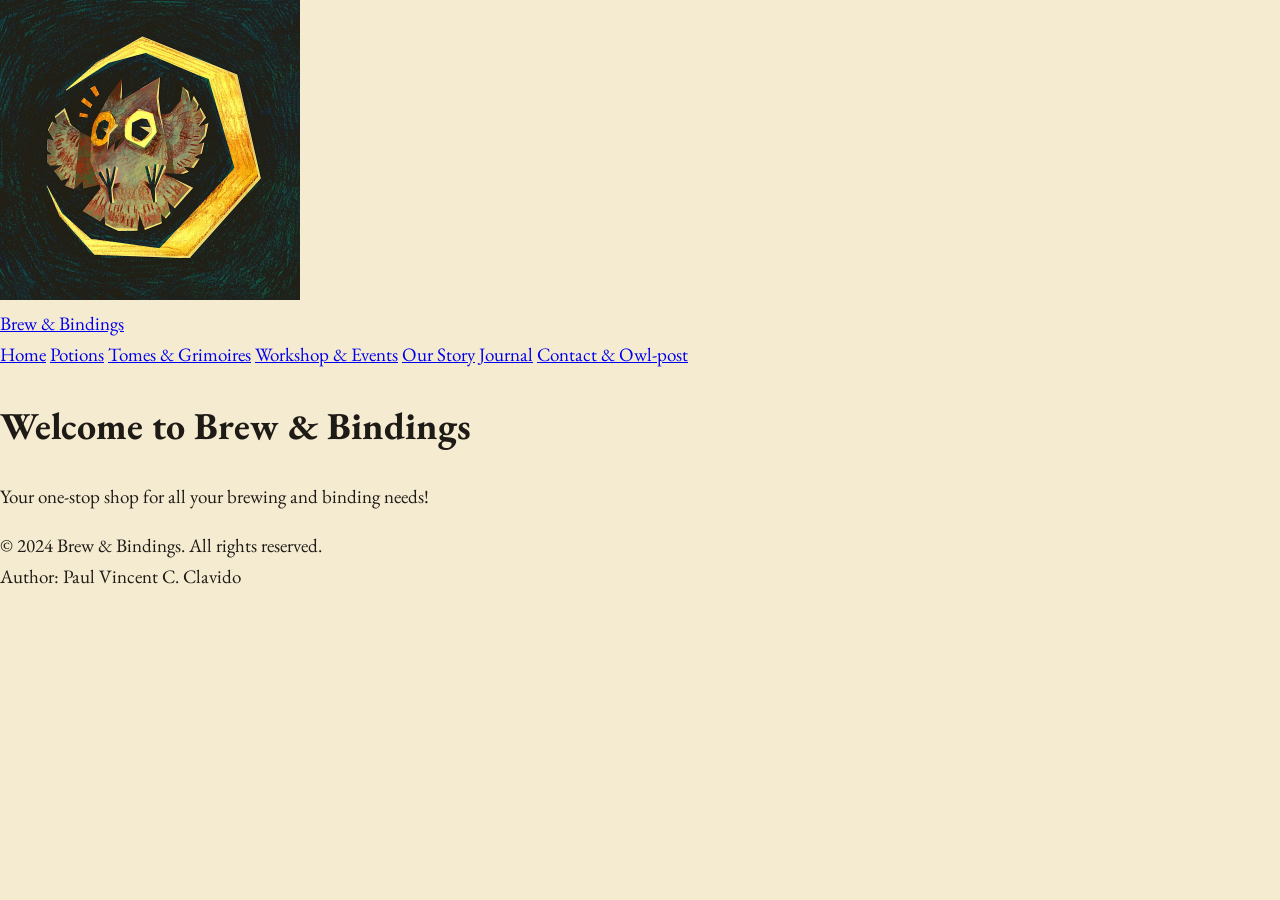
==== index.html @ 4fc5984c "header to footer" ====
<!DOCTYPE html>
<html lang="en">
    <head>
        <meta charset="UTF-8">
        <meta name="viewport" content="width=device-width, initial-scale=1.0">
        <title>Brew & Bindings</title>
        <img src="images/logo.jpg" alt="Brew & Bindings Logo" width="300" height="300">
        <link rel="stylesheet" href="css/style.css">
    </head>

    

    <body>
        <header class="site-header">
            <a class="brand" href="index.html">Brew & Bindings</a>
            <nav class="site-nav" aria-label="main">
                <a href="#index">Home</a>
                <a href="#potions">Potions</a>
                <a href="#tomes">Tomes & Grimoires</a>
                <a href="#workshop">Workshop & Events</a>
                <a href="#story">Our Story</a>
                <a href="#journal">Journal</a>
                <a href="#contact">Contact & Owl-post</a>
            </nav>
        </header>

        
        <main class="site-main">
            <h1>Welcome to Brew & Bindings</h1>
            <p>Your one-stop shop for all your brewing and binding needs!</p>
        </main>

        <footer class="site-footer">
            <p>&copy; 2024 Brew & Bindings. All rights reserved.<br>
                Author: Paul Vincent C. Clavido
            </p>
        </footer>
    </body>
    
</html>
---- css/style.css ----
@import url("https://fonts.googleapis.com/css2?family=Cinzel+Decorative:wght@700&family=EB+Garamond:ital,wght@0,400;0,500;1,500&display=swap");

:root {
    --night: #2B0F0F;
    --wine:  #7A1F1F;
    --ember: #C54B2C;
    --amber: #F2A541;
    --slate: #2D2D3A;
    --cream: #F4EBD0;
    --paper: #FBF6E6;
    --gold:  #C9A227;
    --green: #2F4F3A;
    --ink:   #1E1A16;
}

* {
    box-sizing:border-box
}

body {
    margin: 0;
    color: var(--ink);
    background: var(--cream);
    font-family: "EB Garamond", Georgia, serif;
    font-size: 19px;
    line-height: 1.6
}

.index:hover {
    color: var(--wine);
}
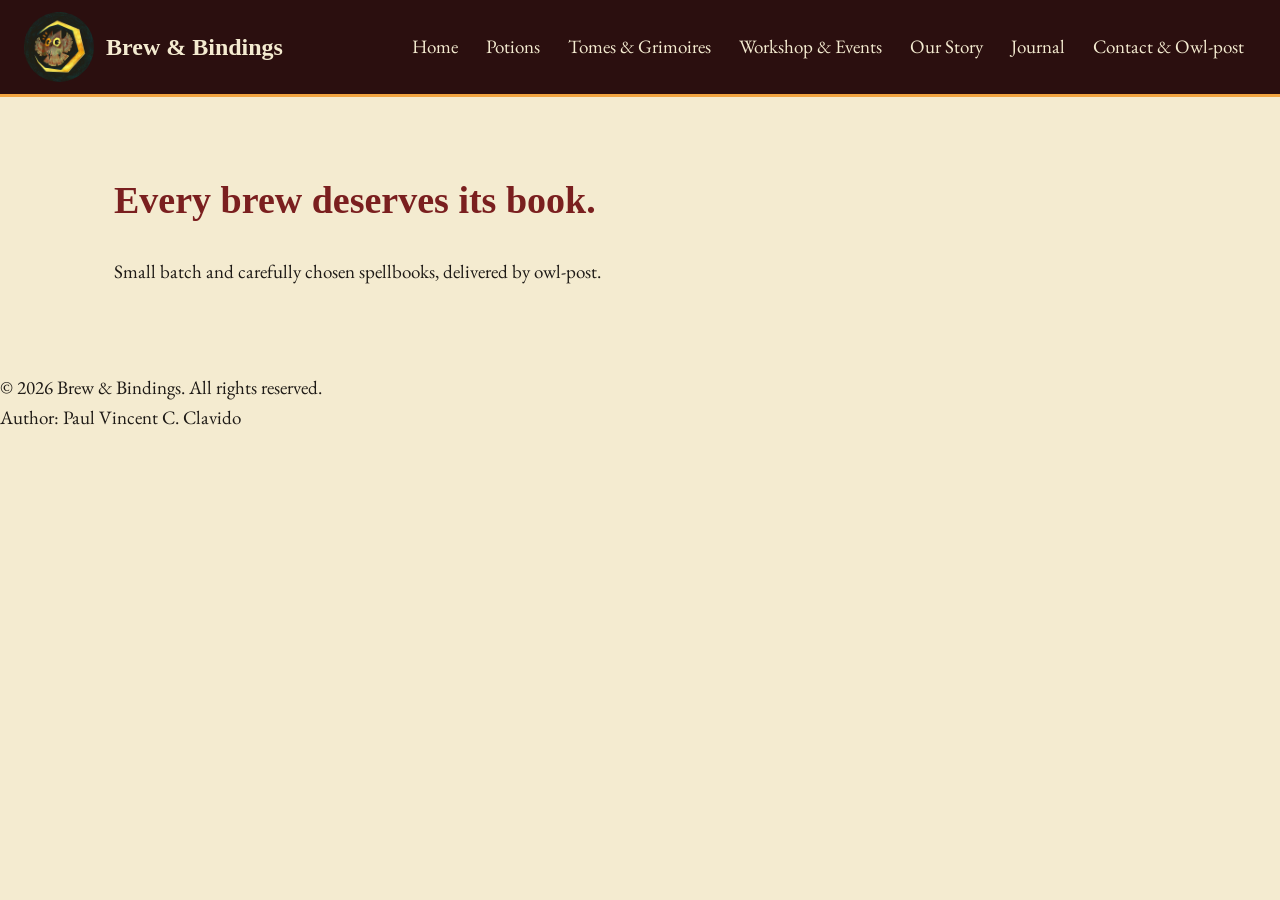
==== commit 7dbd9638: "HomePage" ====
--- a/index.html
+++ b/index.html
@@ -4,7 +4,6 @@
         <meta charset="UTF-8">
         <meta name="viewport" content="width=device-width, initial-scale=1.0">
         <title>Brew & Bindings</title>
-        <img src="images/logo.jpg" alt="Brew & Bindings Logo" width="300" height="300">
         <link rel="stylesheet" href="css/style.css">
     </head>
 
@@ -12,26 +11,33 @@
 
     <body>
         <header class="site-header">
-            <a class="brand" href="index.html">Brew & Bindings</a>
+            <a href="index.html" class="brand">
+                <img src="images/logo.jpg" alt="Brew & Bindings logo" class="logo">
+                <span class="brand-name">Brew & Bindings</span>
+            </a>
             <nav class="site-nav" aria-label="main">
-                <a href="#index">Home</a>
-                <a href="#potions">Potions</a>
-                <a href="#tomes">Tomes & Grimoires</a>
-                <a href="#workshop">Workshop & Events</a>
-                <a href="#story">Our Story</a>
-                <a href="#journal">Journal</a>
-                <a href="#contact">Contact & Owl-post</a>
+                <a href="index.html">Home</a>
+                <a href="potions.html">Potions</a>
+                <a href="tomes.html">Tomes & Grimoires</a>
+                <a href="workshop.html">Workshop & Events</a>
+                <a href="story.html">Our Story</a>
+                <a href="journal.html">Journal</a>
+                <a href="contact.html">Contact & Owl-post</a>
             </nav>
         </header>
 
         
-        <main class="site-main">
-            <h1>Welcome to Brew & Bindings</h1>
-            <p>Your one-stop shop for all your brewing and binding needs!</p>
+        <main>
+            <h1>
+                Every brew deserves its book.
+            </h1>
+            <p>
+                Small batch and carefully chosen spellbooks, delivered by owl-post.
+            </p>
         </main>
 
         <footer class="site-footer">
-            <p>&copy; 2024 Brew & Bindings. All rights reserved.<br>
+            <p>&copy; 2026 Brew & Bindings. All rights reserved.<br>
                 Author: Paul Vincent C. Clavido
             </p>
         </footer>
--- a/css/style.css
+++ b/css/style.css
@@ -26,6 +26,61 @@
     line-height: 1.6
 }
 
-.index:hover {
+main {
+    max-width: 1100px;
+    margin: 0 auto;
+    padding: 48px 24px;
+}
+
+h1 {
+    font-family: "Cincel Decorative", Georgia, serif;
+    color: var(--wine)
+}
+
+.site-header {
+    display: flex;
+    flex-wrap: wrap;
+    align-items: center;
+    justify-content: space-between;
+    gap: 8px 24px;
+    padding: 12px 24px;
+    background: var(--night);
+    border-bottom: 3px solid var(--amber)
+}
+
+
+
+.brand {
+    display: flex;
+    align-items: center;
+    gap: 12px;
+    font-family: "Cincel Decorative", Georgia, serif;
+    font-size: 24px;
+    font-weight: 700;
+    color: var(--cream);
+    text-decoration: none;
+}
+
+.logo {
+    width: 70px;
+    height: 70px;
+    border-radius: 50%;
+    object-fit: cover;
+}
+
+.site-nav {
+    display: flex;
+    flex-wrap: wrap;
+    gap: 4px;
+}
+
+.site-nav a{
+    padding: 10px 12px;
+    border-radius: 4px;
+    color: var(--cream);
+    text-decoration: none;
+}
+
+.site-nav a:hover {
     color: var(--wine);
 }
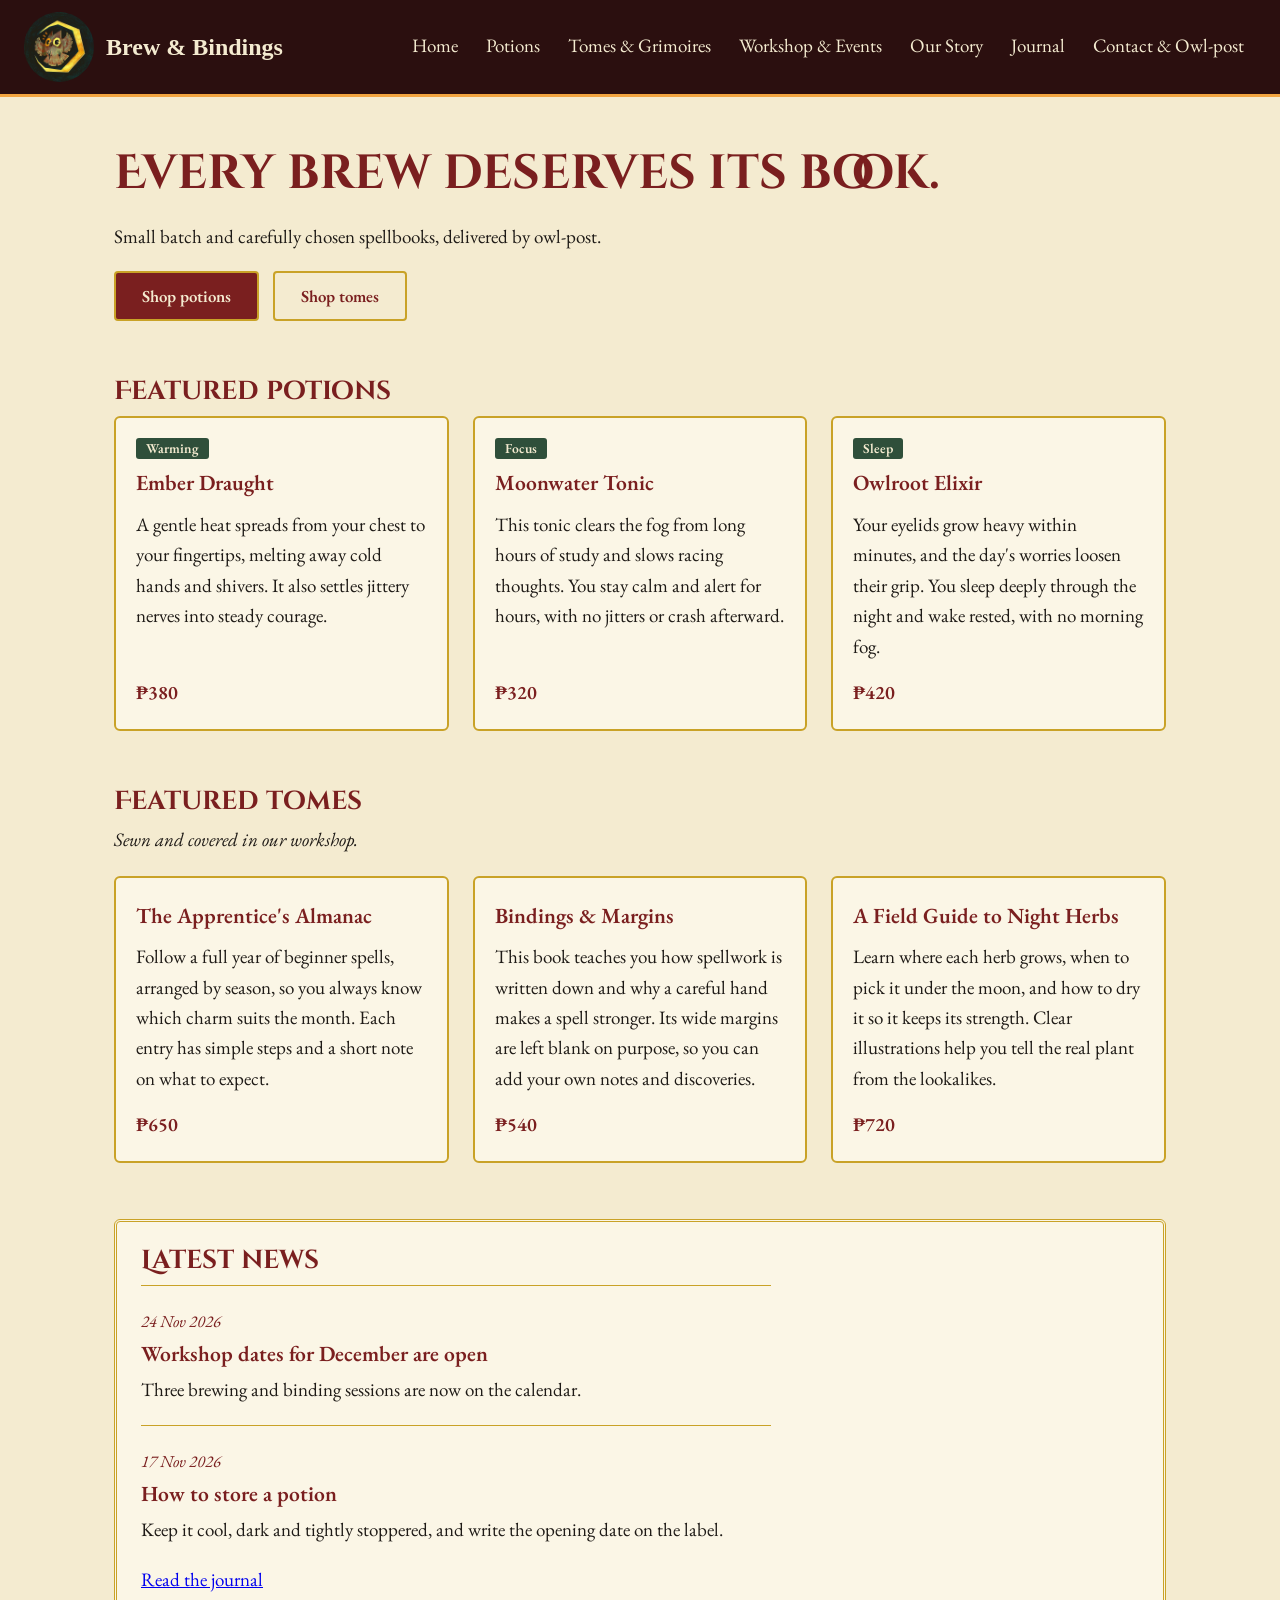
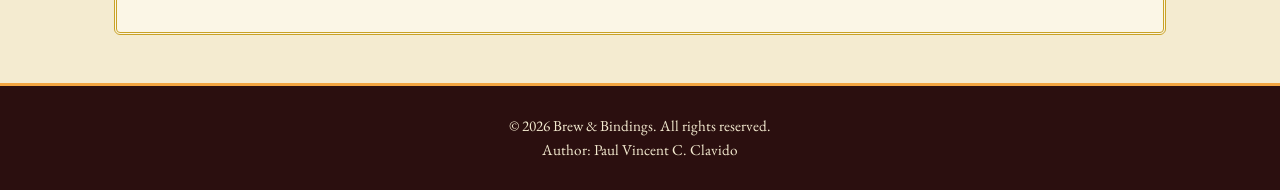
==== commit 678c6eba: "Home, Story, Workshop" ====
--- a/index.html
+++ b/index.html
@@ -34,6 +34,72 @@
             <p>
                 Small batch and carefully chosen spellbooks, delivered by owl-post.
             </p>
+
+            <div class="btn-row">
+                <a class="btn" href="potions.html">Shop potions</a>
+                <a class="btn alt" href="tomes.html">Shop tomes</a>
+            </div>
+
+            <section class="section">
+                <h2>Featured potions</h2>
+                <div class="grid">
+                <article class="card">
+                    <span class="tag">Warming</span>
+                    <h3>Ember Draught</h3>
+                    <p>A gentle heat spreads from your chest to your fingertips, melting away cold hands and shivers. It also settles jittery nerves into steady courage.</p>
+                    <span class="price">₱380</span>
+                </article>
+                <article class="card">
+                    <span class="tag">Focus</span>
+                    <h3>Moonwater Tonic</h3>
+                    <p>This tonic clears the fog from long hours of study and slows racing thoughts. You stay calm and alert for hours, with no jitters or crash afterward.</p>
+                    <span class="price">₱320</span>
+                </article>
+                <article class="card">
+                    <span class="tag">Sleep</span>
+                    <h3>Owlroot Elixir</h3>
+                    <p>Your eyelids grow heavy within minutes, and the day's worries loosen their grip. You sleep deeply through the night and wake rested, with no morning fog.</p>
+                    <span class="price">₱420</span>
+                </article>
+                </div>
+            </section>
+
+            <section class="section">
+                <h2>Featured tomes</h2>
+                <p class="sub">Sewn and covered in our workshop.</p>
+                <div class="grid">
+                <article class="card">
+                    <h3>The Apprentice's Almanac</h3>
+                    <p>Follow a full year of beginner spells, arranged by season, so you always know which charm suits the month. Each entry has simple steps and a short note on what to expect.</p>
+                    <span class="price">₱650</span>
+                </article>
+                <article class="card">
+                    <h3>Bindings & Margins</h3>
+                    <p>This book teaches you how spellwork is written down and why a careful hand makes a spell stronger. Its wide margins are left blank on purpose, so you can add your own notes and discoveries.</p>
+                    <span class="price">₱540</span>
+                </article>
+                <article class="card">
+                    <h3>A Field Guide to Night Herbs</h3>
+                    <p>Learn where each herb grows, when to pick it under the moon, and how to dry it so it keeps its strength. Clear illustrations help you tell the real plant from the lookalikes.</p>
+                    <span class="price">₱720</span>
+                </article>
+                </div>
+            </section>
+
+           <section class="section panel">
+                <h2>Latest news</h2>
+                <article class="post">
+                    <small>24 Nov 2026</small>
+                    <h3>Workshop dates for December are open</h3>
+                    <p>Three brewing and binding sessions are now on the calendar.</p>
+                </article>
+                <article class="post">
+                    <small>17 Nov 2026</small>
+                    <h3>How to store a potion</h3>
+                    <p>Keep it cool, dark and tightly stoppered, and write the opening date on the label.</p>
+                </article>
+                <p><a href="journal.html">Read the journal</a></p>
+            </section>
         </main>
 
         <footer class="site-footer">
--- a/css/style.css
+++ b/css/style.css
@@ -11,6 +11,7 @@
     --gold:  #C9A227;
     --green: #2F4F3A;
     --ink:   #1E1A16;
+    --display: "Cinzel Decorative", Georgia, serif;
 }
 
 * {
@@ -32,9 +33,38 @@
     padding: 48px 24px;
 }
 
+h1, h2 {
+    font-family: var(--display);
+    color: var(--wine);
+    line-height: 1.2;
+}
+
 h1 {
-    font-family: "Cincel Decorative", Georgia, serif;
-    color: var(--wine)
+    font-size: clamp(30.4px, 5vw, 48px);
+    margin: 0 0 16px;
+}
+
+h2 {
+    font-size: 25.6px;
+    margin: 0 0 8px;
+}
+
+h3 {
+    font-size: 21.6px;
+    font-weight: 600;
+    color: var(--wine);
+    margin: 0 0 4px;
+}
+
+.lead {
+    max-width: 46ch;
+    font-size: 20.8px;
+    margin: 0 0 28px;
+}
+
+.sub {
+    margin: 0 0 20px;
+    font-style: italic;
 }
 
 .site-header {
@@ -79,8 +109,169 @@
     border-radius: 4px;
     color: var(--cream);
     text-decoration: none;
+    border-bottom: 2px solid transparent;
 }
 
 .site-nav a:hover {
     color: var(--wine);
+}
+
+.btn {
+    display: inline-block;
+    padding: 12px 26px;
+    border: 2px solid var(--gold);
+    border-radius: 4px;
+    background: var(--wine);
+    color: var(--cream);
+    font: 600 16.8px "EB Garamond", Georgia, serif;
+    text-decoration: none;
+    cursor: pointer;
+    transition: background .2s, box-shadow .2s;
+}
+
+.btn:hover {
+    background: var(--ember);
+    color: var(--cream);
+    box-shadow: 0 0 18px rgba(201, 162, 39, .6);
+}
+
+.btn.alt {
+    background: transparent;
+    color: var(--wine);
+}
+
+.btn.alt:hover {
+    background: var(--paper);
+    color: var(--wine);
+}
+
+.btn-row {
+    display: flex;
+    flex-wrap: wrap;
+    gap: 14px;
+}
+
+.section {
+    margin-top: 56px;
+}
+
+.grid {
+    display: grid;
+    grid-template-columns: repeat(auto-fill, minmax(280px, 1fr));
+    gap: 24px;
+}
+
+.card {
+    background: var(--paper);
+    border: 2px solid var(--gold);
+    border-radius: 6px;
+    padding: 20px;
+    display: flex;
+    flex-direction: column;
+    gap: 6px;
+    transition: box-shadow .25s;
+}
+
+.card:hover {
+    box-shadow: 0 0 20px rgba(201, 162, 39, .55);
+}
+
+.card p {
+    margin: 0;
+}
+
+.card .price {
+    margin-top: auto;
+    padding-top: 10px;
+    font-weight: 600;
+    font-size: 19.2px;
+    color: var(--wine);
+}
+
+.tag {
+    align-self: flex-start;
+    padding: 0 10px;
+    border-radius: 3px;
+    background: var(--green);
+    color: var(--cream);
+    font-size: 13.6px;
+    font-weight: 600;
+}
+
+.tag.rare {
+    background: var(--wine);
+    border: 1px solid var(--gold);
+}
+
+.panel {
+    background: var(--paper);
+    border: 3px double var(--gold);
+    border-radius: 6px;
+    padding: 24px;
+}
+
+.panel p {
+    margin: 0 0 12px;
+}
+
+.panel:target {
+    box-shadow: 0 0 24px rgba(201, 162, 39, .7);
+}
+
+.two-col {
+    display: grid;
+    grid-template-columns: 1fr 1fr;
+    gap: 40px;
+    align-items: start;
+}
+
+.post {
+    max-width: 70ch;
+    padding: 20px 0;
+    border-top: 1px solid var(--gold);
+}
+
+.post small {
+    font-style: italic;
+    color: var(--wine);
+    font-size: 16.8px;
+}
+
+.post p {
+    margin: 4px 0 0;
+}
+
+
+.values {
+    display: grid;
+    grid-template-columns: repeat(3, 1fr);
+    gap: 28px;
+    margin-top: 32px;
+}
+
+.values div {
+    border-top: 3px double var(--gold);
+    padding-top: 12px;
+}
+
+.values p {
+    margin: 0;
+}
+
+.story-text {
+    max-width: 60ch;
+    font-size: 20px;
+}
+
+.site-footer {
+    padding: 28px 24px;
+    background: var(--night);
+    border-top: 3px solid var(--amber);
+    color: var(--cream);
+    text-align: center;
+    font-size: 15.2px;
+}
+
+.site-footer p {
+    margin: 0;
 }
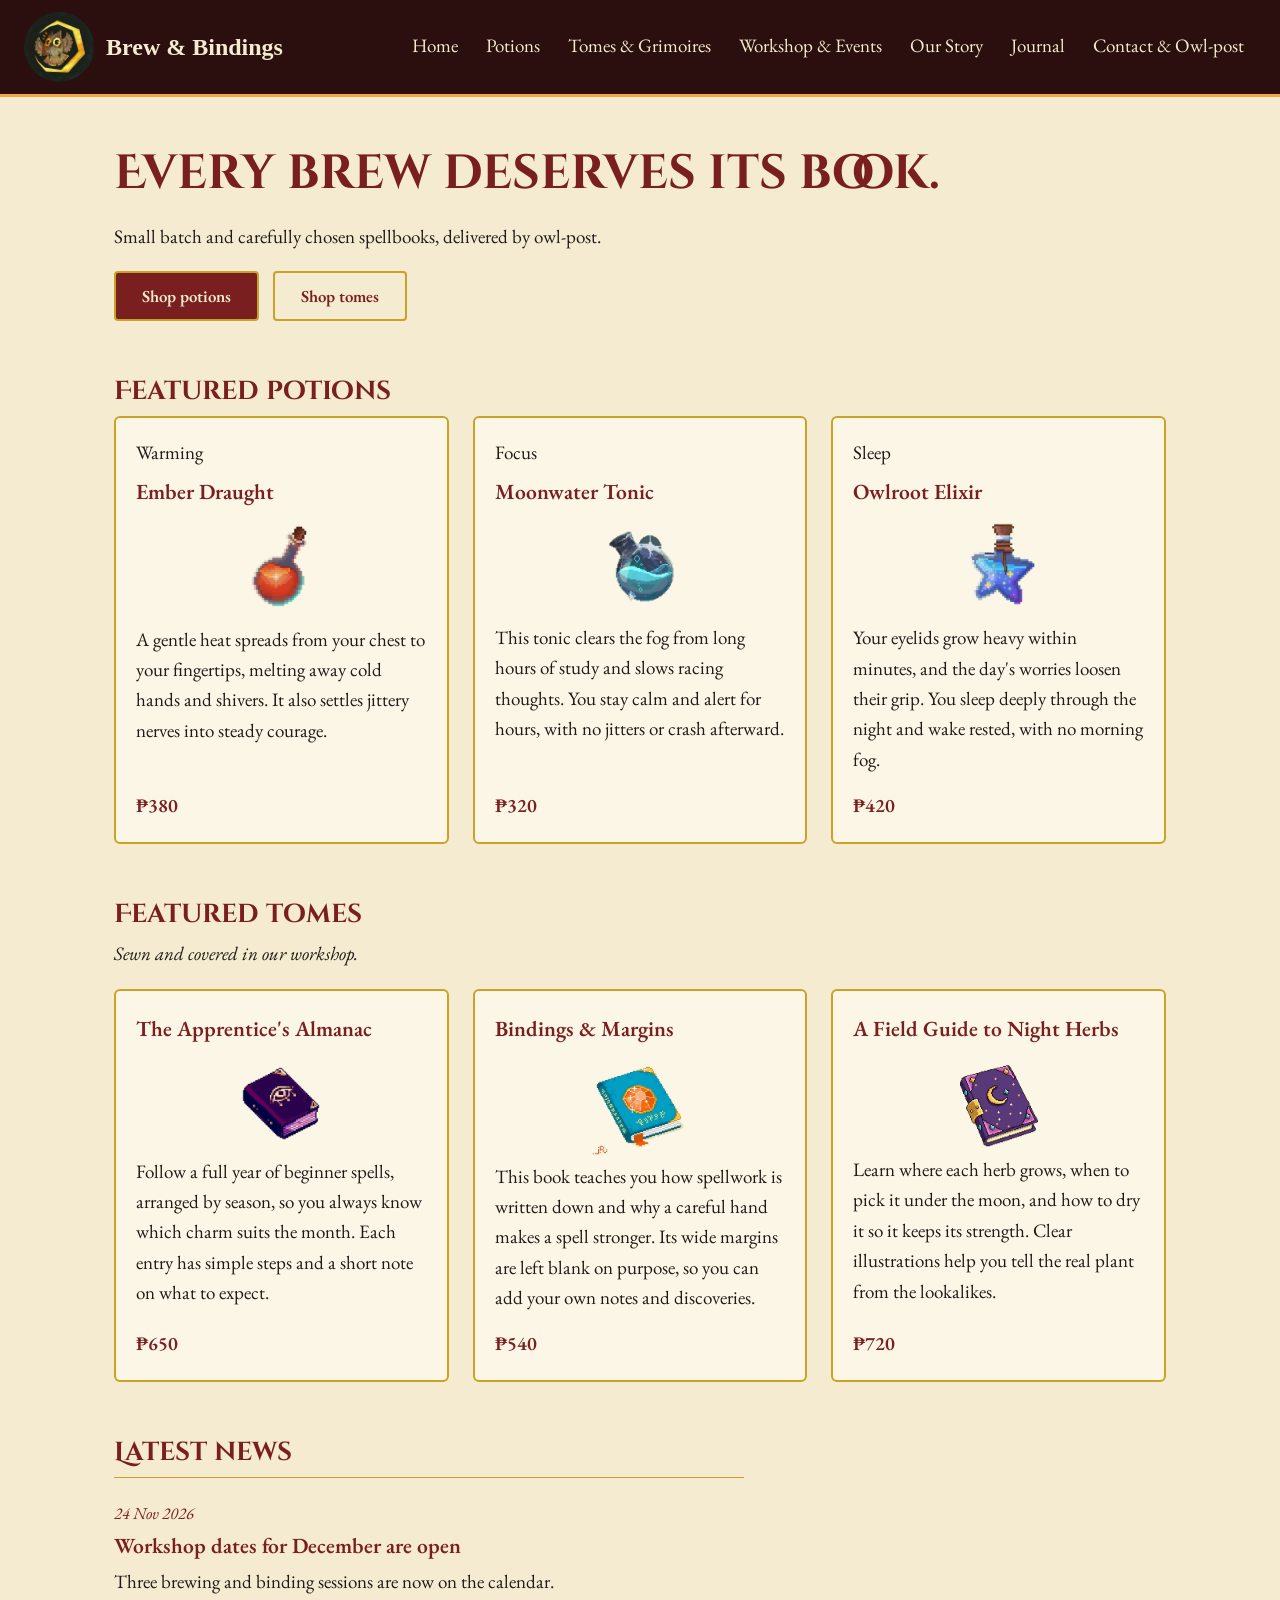
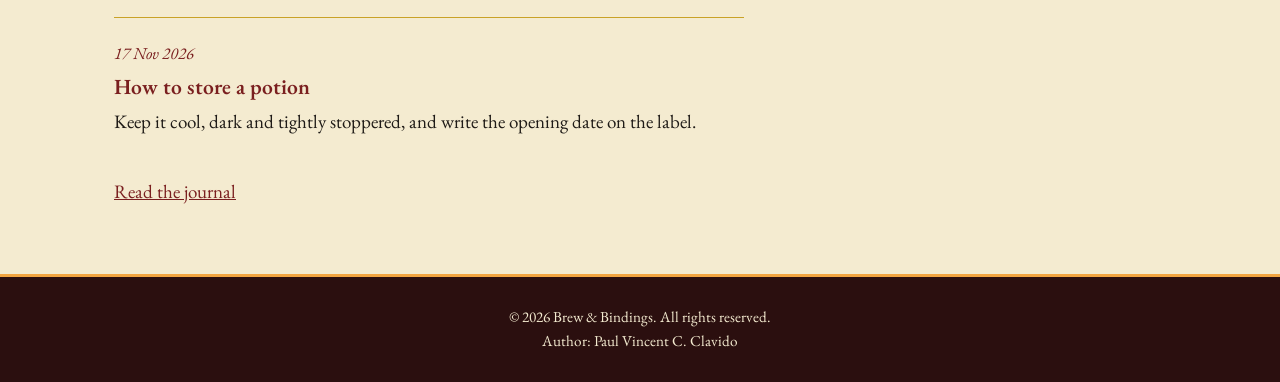
==== commit 466681b9: "Potions and Polished Homepage" ====
--- a/index.html
+++ b/index.html
@@ -46,18 +46,21 @@
                 <article class="card">
                     <span class="tag">Warming</span>
                     <h3>Ember Draught</h3>
+                    <img src="images/Ember Draught.png" alt="Ember Draught" height="100" width="100"  class="center-img">
                     <p>A gentle heat spreads from your chest to your fingertips, melting away cold hands and shivers. It also settles jittery nerves into steady courage.</p>
                     <span class="price">₱380</span>
                 </article>
                 <article class="card">
                     <span class="tag">Focus</span>
                     <h3>Moonwater Tonic</h3>
+                    <img src="images/moonwater tonic.png" alt="moonwater tonic" height="100" width="100"  class="center-img">
                     <p>This tonic clears the fog from long hours of study and slows racing thoughts. You stay calm and alert for hours, with no jitters or crash afterward.</p>
                     <span class="price">₱320</span>
                 </article>
                 <article class="card">
                     <span class="tag">Sleep</span>
                     <h3>Owlroot Elixir</h3>
+                    <img src="images/Owlroot Elixir.png" alt="Owlroot Elixir" height="100" width="100"  class="center-img">
                     <p>Your eyelids grow heavy within minutes, and the day's worries loosen their grip. You sleep deeply through the night and wake rested, with no morning fog.</p>
                     <span class="price">₱420</span>
                 </article>
@@ -70,16 +73,19 @@
                 <div class="grid">
                 <article class="card">
                     <h3>The Apprentice's Almanac</h3>
+                    <img src="images/Apprentice almanac.png" alt="Apprentice Almanac" height="100" width="100"  class="center-img">
                     <p>Follow a full year of beginner spells, arranged by season, so you always know which charm suits the month. Each entry has simple steps and a short note on what to expect.</p>
                     <span class="price">₱650</span>
                 </article>
                 <article class="card">
                     <h3>Bindings & Margins</h3>
+                    <img src="images/Bindings and margin.png" alt="Bindings & Margins" height="100" width="100"  class="center-img">
                     <p>This book teaches you how spellwork is written down and why a careful hand makes a spell stronger. Its wide margins are left blank on purpose, so you can add your own notes and discoveries.</p>
                     <span class="price">₱540</span>
                 </article>
                 <article class="card">
                     <h3>A Field Guide to Night Herbs</h3>
+                    <img src="images/night herbs op2.png" alt="Night Herbs" height="100" width="100"  class="center-img">
                     <p>Learn where each herb grows, when to pick it under the moon, and how to dry it so it keeps its strength. Clear illustrations help you tell the real plant from the lookalikes.</p>
                     <span class="price">₱720</span>
                 </article>
--- a/css/style.css
+++ b/css/style.css
@@ -56,15 +56,18 @@
     margin: 0 0 4px;
 }
 
-.lead {
-    max-width: 46ch;
-    font-size: 20.8px;
-    margin: 0 0 28px;
-}
-
 .sub {
     margin: 0 0 20px;
     font-style: italic;
+}
+
+a {
+    
+    color: var(--wine);
+}
+
+a:hover {
+    color: var(--ember);
 }
 
 .site-header {
@@ -188,43 +191,6 @@
     color: var(--wine);
 }
 
-.tag {
-    align-self: flex-start;
-    padding: 0 10px;
-    border-radius: 3px;
-    background: var(--green);
-    color: var(--cream);
-    font-size: 13.6px;
-    font-weight: 600;
-}
-
-.tag.rare {
-    background: var(--wine);
-    border: 1px solid var(--gold);
-}
-
-.panel {
-    background: var(--paper);
-    border: 3px double var(--gold);
-    border-radius: 6px;
-    padding: 24px;
-}
-
-.panel p {
-    margin: 0 0 12px;
-}
-
-.panel:target {
-    box-shadow: 0 0 24px rgba(201, 162, 39, .7);
-}
-
-.two-col {
-    display: grid;
-    grid-template-columns: 1fr 1fr;
-    gap: 40px;
-    align-items: start;
-}
-
 .post {
     max-width: 70ch;
     padding: 20px 0;
@@ -240,7 +206,6 @@
 .post p {
     margin: 4px 0 0;
 }
-
 
 .values {
     display: grid;
@@ -263,6 +228,13 @@
     font-size: 20px;
 }
 
+.center-img {
+    display: block;
+    margin: 0 auto;
+    max-width: 100%; /* Prevents overflow on small screens */
+    height: auto;
+  }
+
 .site-footer {
     padding: 28px 24px;
     background: var(--night);
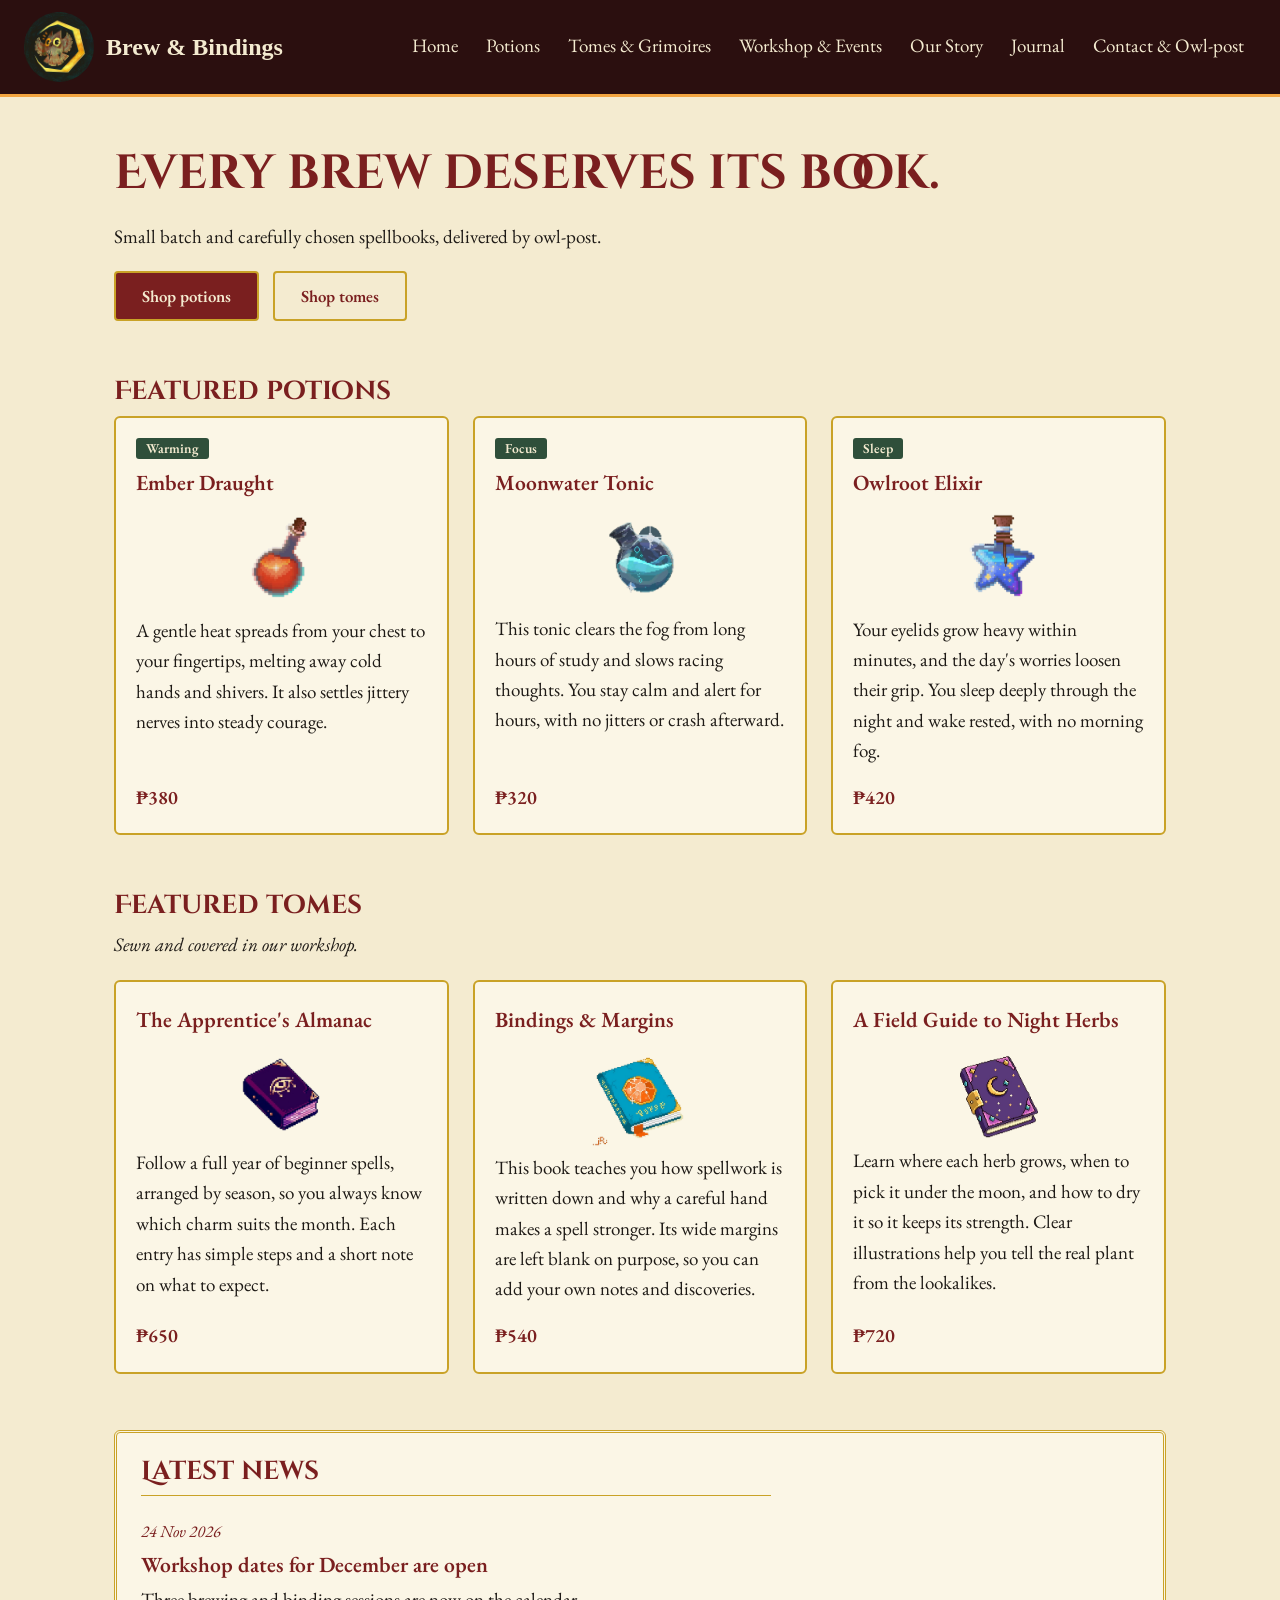
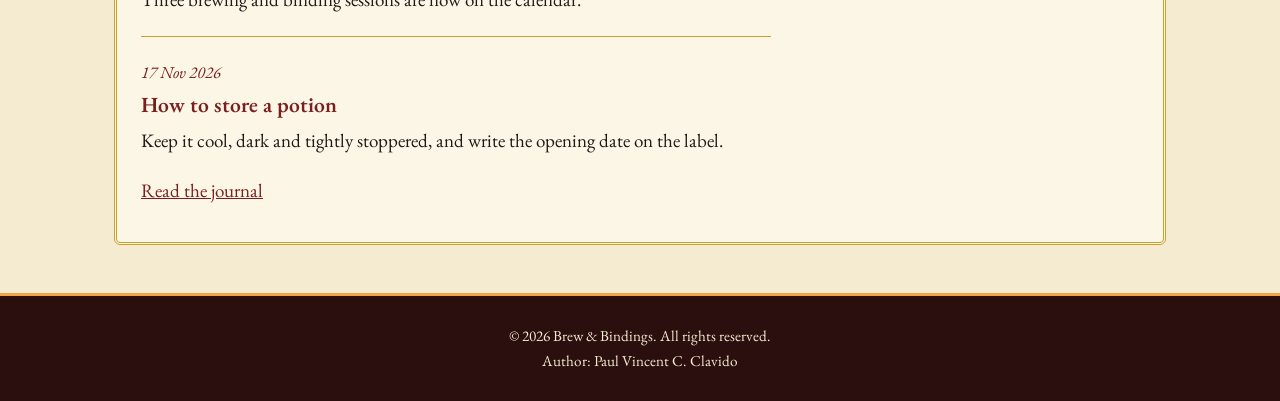
==== commit 56a68b85: "Potions & Tomes" ====
--- a/index.html
+++ b/index.html
@@ -28,12 +28,8 @@
 
         
         <main>
-            <h1>
-                Every brew deserves its book.
-            </h1>
-            <p>
-                Small batch and carefully chosen spellbooks, delivered by owl-post.
-            </p>
+            <h1>Every brew deserves its book.</h1>
+            <p>Small batch and carefully chosen spellbooks, delivered by owl-post.</p>
 
             <div class="btn-row">
                 <a class="btn" href="potions.html">Shop potions</a>
--- a/css/style.css
+++ b/css/style.css
@@ -27,6 +27,16 @@
     line-height: 1.6
 }
 
+a {
+    
+    color: var(--wine);
+}
+
+a:hover {
+    color: var(--ember);
+}
+
+
 main {
     max-width: 1100px;
     margin: 0 auto;
@@ -56,19 +66,17 @@
     margin: 0 0 4px;
 }
 
+.lead {
+    max-width: 46ch;
+    font-size: 20.8px;
+    margin: 0 0 28px;
+}
+
 .sub {
     margin: 0 0 20px;
     font-style: italic;
 }
 
-a {
-    
-    color: var(--wine);
-}
-
-a:hover {
-    color: var(--ember);
-}
 
 .site-header {
     display: flex;
@@ -94,6 +102,10 @@
     text-decoration: none;
 }
 
+.brand:hover {
+    color: var(--amber);
+}
+
 .logo {
     width: 70px;
     height: 70px;
@@ -191,6 +203,43 @@
     color: var(--wine);
 }
 
+.tag {
+    align-self: flex-start;
+    padding: 0 10px;
+    border-radius: 3px;
+    background: var(--green);
+    color: var(--cream);
+    font-size: 13.6px;
+    font-weight: 600;
+}
+
+.tag.rare {
+    background: var(--wine);
+    border: 1px solid var(--gold);
+}
+
+.panel {
+    background: var(--paper);
+    border: 3px double var(--gold);
+    border-radius: 6px;
+    padding: 24px;
+}
+
+.panel p {
+    margin: 0 0 12px;
+}
+
+.panel:target {
+    box-shadow: 0 0 24px rgba(201, 162, 39, .7);
+}
+
+.two-col {
+    display: grid;
+    grid-template-columns: 1fr 1fr;
+    gap: 40px;
+    align-items: start;
+}
+
 .post {
     max-width: 70ch;
     padding: 20px 0;
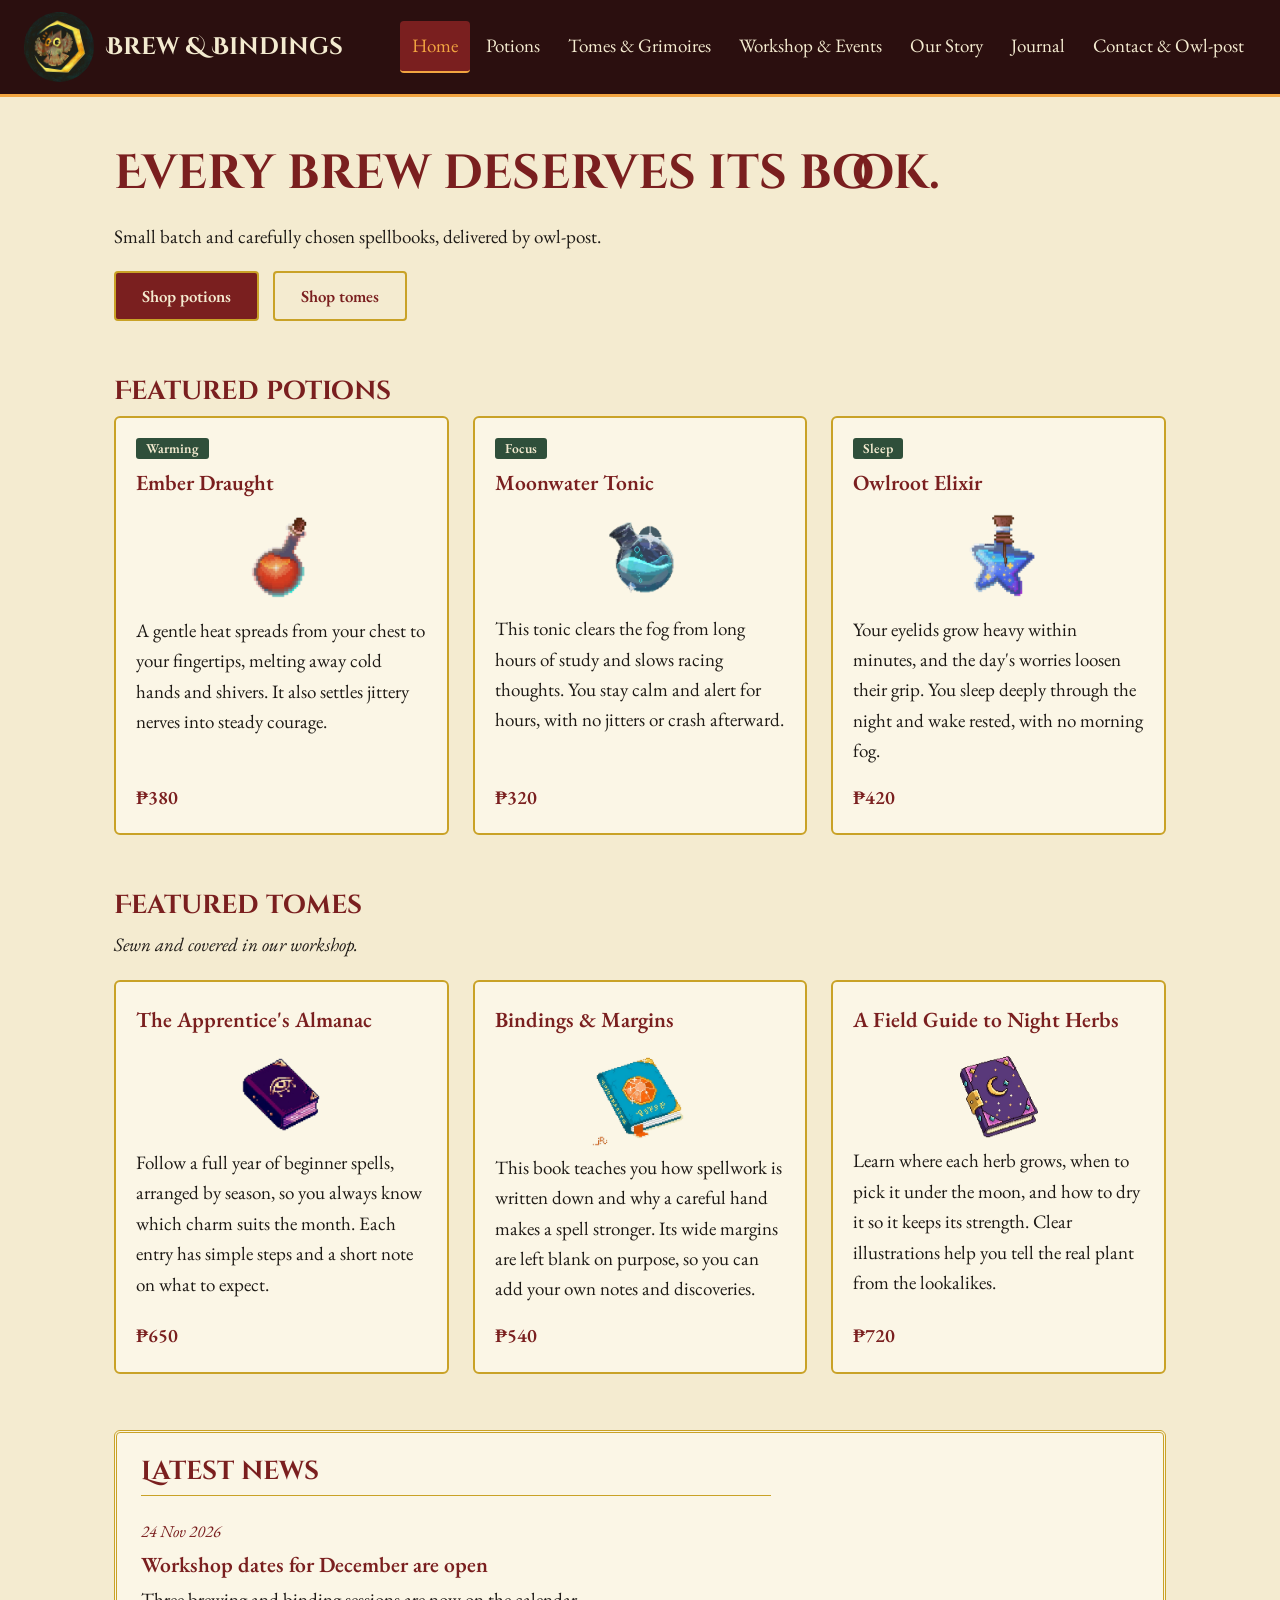
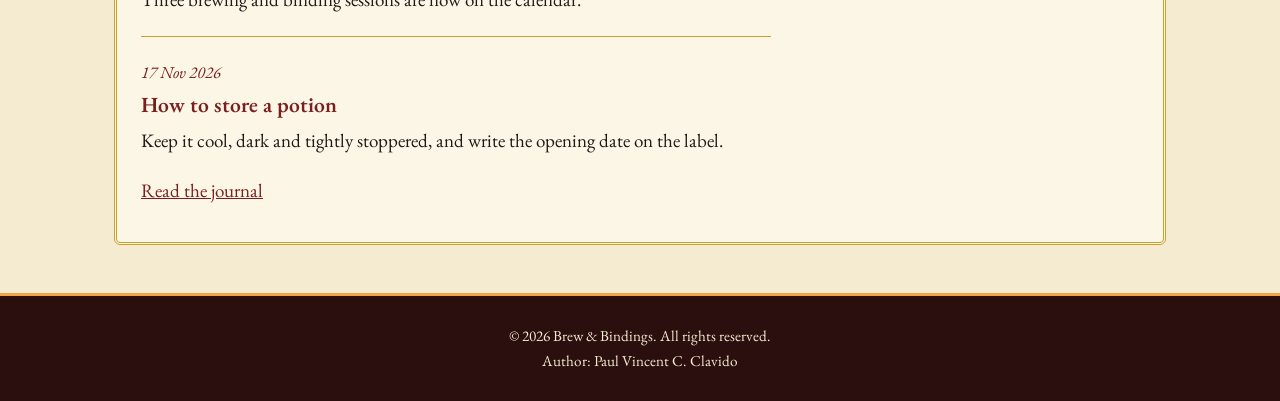
==== commit 7d52261f: "Bugs" ====
--- a/index.html
+++ b/index.html
@@ -3,7 +3,7 @@
     <head>
         <meta charset="UTF-8">
         <meta name="viewport" content="width=device-width, initial-scale=1.0">
-        <title>Brew & Bindings</title>
+        <title>Brew &amp; Bindings</title>
         <link rel="stylesheet" href="css/style.css">
     </head>
 
@@ -12,17 +12,17 @@
     <body>
         <header class="site-header">
             <a href="index.html" class="brand">
-                <img src="images/logo.jpg" alt="Brew & Bindings logo" class="logo">
-                <span class="brand-name">Brew & Bindings</span>
+                <img src="images/logo.jpg" alt="Brew &amp; Bindings logo" class="logo">
+                <span class="brand-name">Brew &amp; Bindings</span>
             </a>
             <nav class="site-nav" aria-label="main">
-                <a href="index.html">Home</a>
+                <a href="index.html" aria-current="page">Home</a>
                 <a href="potions.html">Potions</a>
-                <a href="tomes.html">Tomes & Grimoires</a>
-                <a href="workshop.html">Workshop & Events</a>
+                <a href="tomes.html">Tomes &amp; Grimoires</a>
+                <a href="workshop.html">Workshop &amp; Events</a>
                 <a href="story.html">Our Story</a>
                 <a href="journal.html">Journal</a>
-                <a href="contact.html">Contact & Owl-post</a>
+                <a href="contact.html">Contact &amp; Owl-post</a>
             </nav>
         </header>
 
@@ -105,7 +105,7 @@
         </main>
 
         <footer class="site-footer">
-            <p>&copy; 2026 Brew & Bindings. All rights reserved.<br>
+            <p>&copy; 2026 Brew &amp; Bindings. All rights reserved.<br>
                 Author: Paul Vincent C. Clavido
             </p>
         </footer>
--- a/css/style.css
+++ b/css/style.css
@@ -1,4 +1,4 @@
-@import url("https://fonts.googleapis.com/css2?family=Cinzel+Decorative:wght@700&family=EB+Garamond:ital,wght@0,400;0,500;1,500&display=swap");
+@import url("https://fonts.googleapis.com/css2?family=Cinzel+Decorative:wght@700&family=EB+Garamond:ital,wght@0,400;0,500;0,600;1,500&display=swap");
 
 :root {
     --night: #2B0F0F;
@@ -24,8 +24,13 @@
     background: var(--cream);
     font-family: "EB Garamond", Georgia, serif;
     font-size: 19px;
-    line-height: 1.6
-}
+    line-height: 1.6;
+    min-height: 100vh;
+    display: flex;
+    flex-direction: column
+}
+
+
 
 a {
     
@@ -41,6 +46,8 @@
     max-width: 1100px;
     margin: 0 auto;
     padding: 48px 24px;
+    flex: 1;
+    width: 100%;
 }
 
 h1, h2 {
@@ -67,7 +74,7 @@
 }
 
 .lead {
-    max-width: 46ch;
+    max-width: 50ch;
     font-size: 20.8px;
     margin: 0 0 28px;
 }
@@ -77,8 +84,10 @@
     font-style: italic;
 }
 
-
 .site-header {
+    position: sticky;
+    top: 0;
+    z-index: 100;
     display: flex;
     flex-wrap: wrap;
     align-items: center;
@@ -86,7 +95,36 @@
     gap: 8px 24px;
     padding: 12px 24px;
     background: var(--night);
-    border-bottom: 3px solid var(--amber)
+    border-bottom: 3px solid var(--amber);
+}
+
+.site-nav a {
+    padding: 10px 12px;
+    border-radius: 4px;
+    color: var(--cream);
+    text-decoration: none;
+    border-bottom: 2px solid transparent;
+    transition: background .2s, color .2s;
+}
+
+
+
+.site-nav a:hover {
+    color: var(--amber);
+}
+
+
+.site-nav a[aria-current="page"] {
+    background: var(--wine);
+    color: var(--amber);
+    border-bottom-color: var(--amber);
+}
+
+
+a:focus-visible,
+.btn:focus-visible {
+    outline: 3px solid var(--amber);
+    outline-offset: 2px;
 }
 
 
@@ -95,7 +133,7 @@
     display: flex;
     align-items: center;
     gap: 12px;
-    font-family: "Cincel Decorative", Georgia, serif;
+    font-family: "Cinzel Decorative", Georgia, serif;
     font-size: 24px;
     font-weight: 700;
     color: var(--cream);
@@ -128,7 +166,7 @@
 }
 
 .site-nav a:hover {
-    color: var(--wine);
+    color: var(--amber);
 }
 
 .btn {
